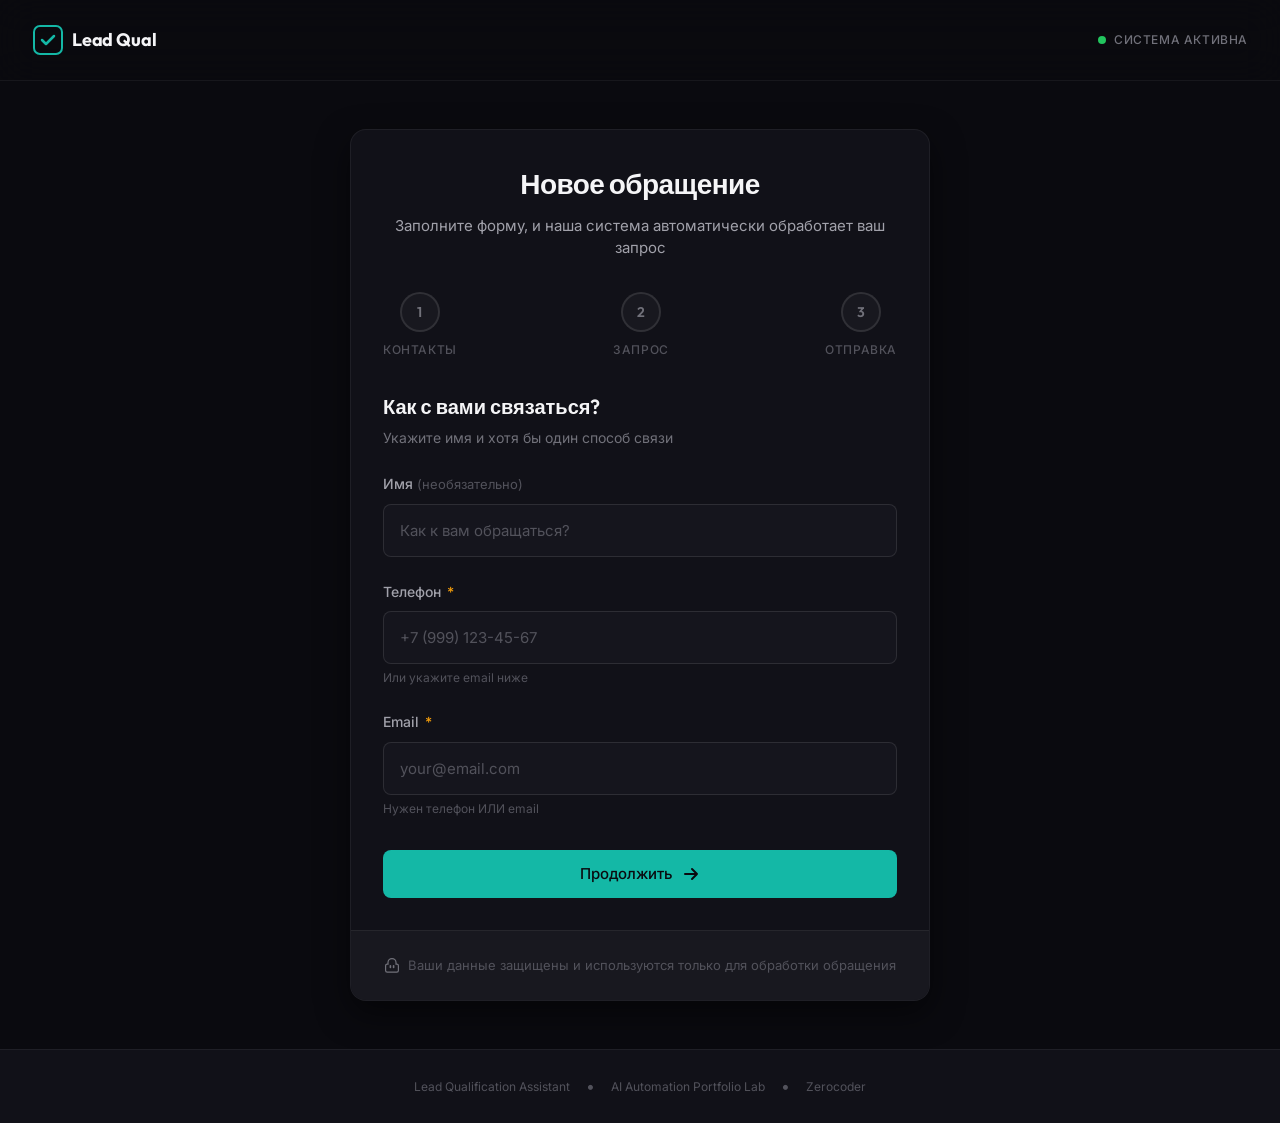
==== client-ui/index.html @ 1e330328 "Initial release: Lead Qualification MVP AI-powered lead qualification system with Website, Telegram," ====
<!DOCTYPE html>
<html lang="ru">
<head>
    <meta charset="UTF-8">
    <meta name="viewport" content="width=device-width, initial-scale=1.0">
    <title>Оставить обращение — Lead Qualification Assistant</title>
    <meta name="description" content="Оставьте обращение, и наша AI-система автоматически квалифицирует его и направит нужному специалисту.">

    <!-- Fonts -->
    <link rel="preconnect" href="https://fonts.googleapis.com">
    <link rel="preconnect" href="https://fonts.gstatic.com" crossorigin>
    <link href="https://fonts.googleapis.com/css2?family=Outfit:wght@400;500;600;700&family=Inter:wght@400;500;600&display=swap" rel="stylesheet">

    <link rel="stylesheet" href="styles.css">
</head>
<body>
    <div class="app">
        <!-- Header -->
        <header class="header">
            <a href="../landing/index.html" class="logo">
                <div class="logo-icon">
                    <svg viewBox="0 0 32 32" fill="none">
                        <rect x="2" y="2" width="28" height="28" rx="6" stroke="currentColor" stroke-width="2"/>
                        <path d="M10 16L14 20L22 12" stroke="currentColor" stroke-width="2.5" stroke-linecap="round" stroke-linejoin="round"/>
                    </svg>
                </div>
                <span class="logo-text">Lead Qual</span>
            </a>
            <div class="header-status">
                <span class="status-dot"></span>
                <span class="status-text">Система активна</span>
            </div>
        </header>

        <!-- Main Content -->
        <main class="main">
            <!-- Form Container -->
            <div class="form-container" id="formContainer">
                <!-- Form Header -->
                <div class="form-header">
                    <h1 class="form-title">Новое обращение</h1>
                    <p class="form-subtitle">
                        Заполните форму, и наша система автоматически обработает ваш запрос
                    </p>
                </div>

                <!-- Progress Indicator -->
                <div class="progress-bar">
                    <div class="progress-fill" id="progressFill"></div>
                    <div class="progress-steps">
                        <div class="step" data-step="1">
                            <span class="step-number">1</span>
                            <span class="step-label">Контакты</span>
                        </div>
                        <div class="step" data-step="2">
                            <span class="step-number">2</span>
                            <span class="step-label">Запрос</span>
                        </div>
                        <div class="step" data-step="3">
                            <span class="step-number">3</span>
                            <span class="step-label">Отправка</span>
                        </div>
                    </div>
                </div>

                <!-- Form -->
                <form class="form" id="leadForm" novalidate>
                    <!-- Step 1: Contact Info -->
                    <div class="form-step active" data-step="1">
                        <div class="form-section">
                            <h2 class="section-title">Как с вами связаться?</h2>
                            <p class="section-desc">Укажите имя и хотя бы один способ связи</p>

                            <div class="form-group">
                                <label class="label" for="name">
                                    Имя
                                    <span class="optional">(необязательно)</span>
                                </label>
                                <input
                                    type="text"
                                    id="name"
                                    name="name"
                                    class="input"
                                    placeholder="Как к вам обращаться?"
                                    autocomplete="name"
                                    maxlength="255"
                                >
                            </div>

                            <div class="form-group">
                                <label class="label" for="phone">
                                    Телефон
                                    <span class="required">*</span>
                                </label>
                                <input
                                    type="tel"
                                    id="phone"
                                    name="phone"
                                    class="input"
                                    placeholder="+7 (999) 123-45-67"
                                    autocomplete="tel"
                                    maxlength="50"
                                >
                                <span class="hint">Или укажите email ниже</span>
                            </div>

                            <div class="form-group">
                                <label class="label" for="email">
                                    Email
                                    <span class="required">*</span>
                                </label>
                                <input
                                    type="email"
                                    id="email"
                                    name="email"
                                    class="input"
                                    placeholder="your@email.com"
                                    autocomplete="email"
                                    maxlength="255"
                                >
                                <span class="hint">Нужен телефон ИЛИ email</span>
                            </div>

                            <div class="contact-requirement" id="contactRequirement">
                                <svg class="icon-warning" viewBox="0 0 20 20" fill="none">
                                    <path d="M10 18a8 8 0 100-16 8 8 0 000 16z" stroke="currentColor" stroke-width="1.5"/>
                                    <path d="M10 6v4M10 13h.01" stroke="currentColor" stroke-width="2" stroke-linecap="round"/>
                                </svg>
                                <span>Укажите телефон или email для связи</span>
                            </div>
                        </div>

                        <button type="button" class="btn btn-primary btn-next" id="btnNext1">
                            Продолжить
                            <svg class="btn-icon" viewBox="0 0 20 20" fill="none">
                                <path d="M4 10H16M16 10L11 5M16 10L11 15" stroke="currentColor" stroke-width="2" stroke-linecap="round" stroke-linejoin="round"/>
                            </svg>
                        </button>
                    </div>

                    <!-- Step 2: Project Description -->
                    <div class="form-step" data-step="2">
                        <div class="form-section">
                            <h2 class="section-title">Расскажите о вашем запросе</h2>
                            <p class="section-desc">Подробное описание поможет быстрее обработать обращение</p>

                            <div class="form-group">
                                <label class="label" for="message">
                                    Описание обращения
                                    <span class="required">*</span>
                                </label>
                                <textarea
                                    id="message"
                                    name="message"
                                    class="textarea"
                                    placeholder="Опишите вашу задачу, вопрос или проблему..."
                                    rows="6"
                                    maxlength="2000"
                                    required
                                ></textarea>
                                <div class="char-counter">
                                    <span id="charCount">0</span> / 2000
                                </div>
                                <div class="validation-message" id="messageValidation">
                                    Минимум 10 символов
                                </div>
                            </div>

                            <div class="form-group">
                                <label class="label" for="source">
                                    Откуда вы узнали о нас?
                                    <span class="required">*</span>
                                </label>
                                <select id="source" name="source" class="select" required>
                                    <option value="">Выберите источник</option>
                                    <option value="website">Сайт компании</option>
                                    <option value="recommendation">Рекомендация</option>
                                    <option value="social_media">Социальные сети</option>
                                    <option value="search">Поиск в интернете</option>
                                    <option value="advertising">Реклама</option>
                                    <option value="other">Другое</option>
                                </select>
                            </div>

                            <div class="form-group" id="utmGroup">
                                <input type="hidden" name="utm_source" id="utm_source">
                                <input type="hidden" name="utm_campaign" id="utm_campaign">
                            </div>
                        </div>

                        <div class="form-actions">
                            <button type="button" class="btn btn-ghost" id="btnBack2">
                                <svg class="btn-icon-left" viewBox="0 0 20 20" fill="none">
                                    <path d="M16 10H4M4 10L9 5M4 10L9 15" stroke="currentColor" stroke-width="2" stroke-linecap="round" stroke-linejoin="round"/>
                                </svg>
                                Назад
                            </button>
                            <button type="submit" class="btn btn-primary" id="btnSubmit">
                                Отправить обращение
                                <svg class="btn-icon" viewBox="0 0 20 20" fill="none">
                                    <path d="M4 10H16M16 10L11 5M16 10L11 15" stroke="currentColor" stroke-width="2" stroke-linecap="round" stroke-linejoin="round"/>
                                </svg>
                            </button>
                        </div>
                    </div>
                </form>

                <!-- Privacy Note -->
                <div class="privacy-note">
                    <svg class="icon-lock" viewBox="0 0 20 20" fill="none">
                        <path d="M10 2a5 5 0 00-5 5v2H4a2 2 0 00-2 2v6a2 2 0 002 2h12a2 2 0 002-2v-6a2 2 0 00-2-2h-1V7a5 5 0 00-5-5z" stroke="currentColor" stroke-width="1.5"/>
                        <path d="M8 11v2M12 11v2" stroke="currentColor" stroke-width="2" stroke-linecap="round"/>
                    </svg>
                    <span>Ваши данные защищены и используются только для обработки обращения</span>
                </div>
            </div>

            <!-- Success State -->
            <div class="success-container" id="successContainer" style="display: none;">
                <div class="success-content">
                    <div class="success-icon">
                        <svg viewBox="0 0 64 64" fill="none">
                            <circle cx="32" cy="32" r="30" stroke="currentColor" stroke-width="2"/>
                            <path d="M20 32L28 40L44 24" stroke="currentColor" stroke-width="3" stroke-linecap="round" stroke-linejoin="round"/>
                        </svg>
                    </div>
                    <h2 class="success-title">Обращение принято</h2>
                    <p class="success-desc">
                        Ваше обращение успешно отправлено и передано в обработку.
                    </p>

                    <div class="lead-id-box">
                        <span class="lead-id-label">Номер обращения</span>
                        <span class="lead-id-value" id="leadId">—</span>
                    </div>

                    <p class="success-note">
                        Сохраните этот номер для уточнения статуса обращения.
                    </p>

                    <button type="button" class="btn btn-secondary" id="btnNewLead">
                        Отправить ещё одно обращение
                    </button>
                </div>
            </div>

            <!-- Error State -->
            <div class="error-container" id="errorContainer" style="display: none;">
                <div class="error-content">
                    <div class="error-icon">
                        <svg viewBox="0 0 64 64" fill="none">
                            <circle cx="32" cy="32" r="30" stroke="currentColor" stroke-width="2"/>
                            <path d="M24 24L40 40M40 24L24 40" stroke="currentColor" stroke-width="3" stroke-linecap="round"/>
                        </svg>
                    </div>
                    <h2 class="error-title">Не удалось отправить</h2>
                    <p class="error-desc" id="errorMessage">
                        Произошла ошибка при отправке обращения. Попробуйте ещё раз.
                    </p>

                    <div class="error-actions">
                        <button type="button" class="btn btn-primary" id="btnRetry">
                            Попробовать снова
                        </button>
                        <button type="button" class="btn btn-ghost" id="btnBackToForm">
                            Вернуться к форме
                        </button>
                    </div>
                </div>
            </div>
        </main>

        <!-- Footer -->
        <footer class="footer">
            <div class="footer-content">
                <span class="footer-text">Lead Qualification Assistant</span>
                <span class="footer-divider">•</span>
                <span class="footer-text">AI Automation Portfolio Lab</span>
                <span class="footer-divider">•</span>
                <span class="footer-text">Zerocoder</span>
            </div>
        </footer>
    </div>

    <script src="config.js"></script>
    <script src="app.js"></script>
</body>
</html>
---- client-ui/styles.css ----
/* ========================================
   Lead Qualification Assistant
   Client UI - Lead Submission Interface
   ======================================== */

/* CSS Variables - Matching Landing Theme */
:root {
    /* Colors - Dark Theme */
    --bg-primary: #0a0a0f;
    --bg-secondary: #111118;
    --bg-tertiary: #18181f;
    --bg-elevated: #1e1e28;
    --bg-hover: #262632;
    --bg-input: #15151d;

    /* Text */
    --text-primary: #f5f5f7;
    --text-secondary: #a1a1aa;
    --text-tertiary: #71717a;
    --text-muted: #52525b;

    /* Accent - Teal/Cyan */
    --accent-primary: #14b8a6;
    --accent-secondary: #0d9488;
    --accent-glow: rgba(20, 184, 166, 0.15);
    --accent-border: rgba(20, 184, 166, 0.3);
    --accent-light: rgba(20, 184, 166, 0.08);

    /* Hot - Amber/Orange for warnings */
    --hot-primary: #f59e0b;
    --hot-glow: rgba(245, 158, 11, 0.15);

    /* Success */
    --success: #22c55e;
    --success-glow: rgba(34, 197, 94, 0.15);
    --success-border: rgba(34, 197, 94, 0.3);

    /* Error */
    --error: #ef4444;
    --error-glow: rgba(239, 68, 68, 0.15);
    --error-border: rgba(239, 68, 68, 0.3);

    /* Borders */
    --border-subtle: rgba(255, 255, 255, 0.06);
    --border-default: rgba(255, 255, 255, 0.1);
    --border-strong: rgba(255, 255, 255, 0.15);
    --border-focus: rgba(20, 184, 166, 0.5);

    /* Shadows */
    --shadow-sm: 0 1px 2px rgba(0, 0, 0, 0.3);
    --shadow-md: 0 4px 12px rgba(0, 0, 0, 0.4);
    --shadow-lg: 0 12px 32px rgba(0, 0, 0, 0.5);
    --shadow-xl: 0 20px 40px rgba(0, 0, 0, 0.6);

    /* Spacing */
    --space-xs: 0.25rem;
    --space-sm: 0.5rem;
    --space-md: 1rem;
    --space-lg: 1.5rem;
    --space-xl: 2rem;
    --space-2xl: 3rem;

    /* Border Radius */
    --radius-sm: 0.375rem;
    --radius-md: 0.5rem;
    --radius-lg: 0.75rem;
    --radius-xl: 1rem;

    /* Typography */
    --font-display: 'Outfit', -apple-system, BlinkMacSystemFont, sans-serif;
    --font-body: 'Inter', -apple-system, BlinkMacSystemFont, sans-serif;

    /* Transitions */
    --transition-fast: 150ms ease;
    --transition-normal: 250ms ease;
    --transition-slow: 400ms ease;
}

/* Reset & Base */
*, *::before, *::after {
    box-sizing: border-box;
    margin: 0;
    padding: 0;
}

html {
    scroll-behavior: smooth;
    font-size: 16px;
}

body {
    font-family: var(--font-body);
    font-weight: 400;
    line-height: 1.6;
    color: var(--text-primary);
    background-color: var(--bg-primary);
    -webkit-font-smoothing: antialiased;
    -moz-osx-font-smoothing: grayscale;
    min-height: 100vh;
    display: flex;
    flex-direction: column;
}

/* App Layout */
.app {
    display: flex;
    flex-direction: column;
    min-height: 100vh;
}

/* Header */
.header {
    display: flex;
    align-items: center;
    justify-content: space-between;
    padding: var(--space-lg) var(--space-xl);
    background: rgba(10, 10, 15, 0.9);
    backdrop-filter: blur(20px);
    border-bottom: 1px solid var(--border-subtle);
    position: sticky;
    top: 0;
    z-index: 100;
}

.logo {
    display: flex;
    align-items: center;
    gap: var(--space-sm);
    text-decoration: none;
    color: var(--text-primary);
    transition: opacity var(--transition-fast);
}

.logo:hover {
    opacity: 0.8;
}

.logo-icon {
    width: 32px;
    height: 32px;
    color: var(--accent-primary);
}

.logo-text {
    font-family: var(--font-display);
    font-weight: 700;
    font-size: 1.125rem;
    letter-spacing: -0.01em;
}

.header-status {
    display: flex;
    align-items: center;
    gap: var(--space-sm);
}

.status-dot {
    width: 8px;
    height: 8px;
    background: var(--success);
    border-radius: 50%;
    animation: pulse 2s infinite;
}

@keyframes pulse {
    0%, 100% { opacity: 1; }
    50% { opacity: 0.5; }
}

.status-text {
    font-size: 0.75rem;
    font-weight: 500;
    color: var(--text-tertiary);
    text-transform: uppercase;
    letter-spacing: 0.05em;
}

/* Main */
.main {
    flex: 1;
    display: flex;
    align-items: center;
    justify-content: center;
    padding: var(--space-2xl) var(--space-xl);
    max-width: 100%;
}

/* Form Container */
.form-container {
    width: 100%;
    max-width: 580px;
    background: var(--bg-secondary);
    border: 1px solid var(--border-subtle);
    border-radius: var(--radius-xl);
    overflow: hidden;
    box-shadow: var(--shadow-lg);
}

/* Form Header */
.form-header {
    padding: var(--space-xl) var(--space-xl) 0;
    text-align: center;
}

.form-title {
    font-family: var(--font-display);
    font-size: 1.75rem;
    font-weight: 700;
    color: var(--text-primary);
    margin-bottom: var(--space-sm);
    letter-spacing: -0.02em;
}

.form-subtitle {
    font-size: 0.9375rem;
    color: var(--text-secondary);
    line-height: 1.5;
}

/* Progress Bar */
.progress-bar {
    position: relative;
    margin: var(--space-xl) var(--space-xl) 0;
}

.progress-fill {
    position: absolute;
    top: 20px;
    left: 0;
    height: 2px;
    background: var(--accent-primary);
    transition: width var(--transition-slow);
    width: 0%;
}

.progress-fill[data-progress="33"] { width: 33%; }
.progress-fill[data-progress="66"] { width: 66%; }
.progress-fill[data-progress="100"] { width: 100%; }

.progress-steps {
    display: flex;
    justify-content: space-between;
    position: relative;
}

.step {
    display: flex;
    flex-direction: column;
    align-items: center;
    gap: var(--space-sm);
    z-index: 1;
}

.step-number {
    width: 40px;
    height: 40px;
    display: flex;
    align-items: center;
    justify-content: center;
    background: var(--bg-tertiary);
    border: 2px solid var(--border-default);
    border-radius: 50%;
    font-family: var(--font-display);
    font-weight: 600;
    font-size: 0.875rem;
    color: var(--text-tertiary);
    transition: all var(--transition-normal);
}

.step.active .step-number {
    background: var(--accent-glow);
    border-color: var(--accent-primary);
    color: var(--accent-primary);
}

.step.completed .step-number {
    background: var(--accent-primary);
    border-color: var(--accent-primary);
    color: var(--bg-primary);
}

.step-label {
    font-size: 0.75rem;
    font-weight: 500;
    color: var(--text-muted);
    text-transform: uppercase;
    letter-spacing: 0.05em;
    transition: color var(--transition-normal);
}

.step.active .step-label,
.step.completed .step-label {
    color: var(--text-secondary);
}

/* Form */
.form {
    padding: var(--space-xl);
}

.form-step {
    display: none;
    animation: fadeIn var(--transition-normal);
}

.form-step.active {
    display: block;
}

@keyframes fadeIn {
    from {
        opacity: 0;
        transform: translateY(10px);
    }
    to {
        opacity: 1;
        transform: translateY(0);
    }
}

/* Form Section */
.form-section {
    margin-bottom: var(--space-xl);
}

.section-title {
    font-family: var(--font-display);
    font-size: 1.25rem;
    font-weight: 600;
    color: var(--text-primary);
    margin-bottom: var(--space-xs);
}

.section-desc {
    font-size: 0.875rem;
    color: var(--text-tertiary);
    margin-bottom: var(--space-lg);
}

/* Form Groups */
.form-group {
    margin-bottom: var(--space-lg);
}

.form-group:last-child {
    margin-bottom: 0;
}

/* Labels */
.label {
    display: block;
    font-size: 0.875rem;
    font-weight: 500;
    color: var(--text-secondary);
    margin-bottom: var(--space-sm);
}

.optional {
    font-weight: 400;
    color: var(--text-muted);
    font-size: 0.8125rem;
}

.required {
    color: var(--hot-primary);
    margin-left: 2px;
}

/* Inputs */
.input,
.select,
.textarea {
    width: 100%;
    padding: var(--space-md);
    background: var(--bg-input);
    border: 1px solid var(--border-default);
    border-radius: var(--radius-md);
    font-family: var(--font-body);
    font-size: 0.9375rem;
    color: var(--text-primary);
    transition: all var(--transition-fast);
}

.input::placeholder,
.textarea::placeholder {
    color: var(--text-muted);
}

.input:hover,
.select:hover,
.textarea:hover {
    border-color: var(--border-strong);
}

.input:focus,
.select:focus,
.textarea:focus {
    outline: none;
    border-color: var(--accent-primary);
    box-shadow: 0 0 0 3px var(--accent-glow);
}

.input.error,
.textarea.error,
.select.error {
    border-color: var(--error);
    box-shadow: 0 0 0 3px var(--error-glow);
}

.input.success,
.textarea.success,
.select.success {
    border-color: var(--success);
}

/* Textarea */
.textarea {
    min-height: 140px;
    resize: vertical;
    line-height: 1.5;
}

/* Select */
.select {
    appearance: none;
    background-image: url("data:image/svg+xml,%3Csvg xmlns='http://www.w3.org/2000/svg' width='20' height='20' viewBox='0 0 20 20' fill='none'%3E%3Cpath d='M5 7L10 12L15 7' stroke='%2371717a' stroke-width='1.5' stroke-linecap='round' stroke-linejoin='round'/%3E%3C/svg%3E");
    background-repeat: no-repeat;
    background-position: right var(--space-md) center;
    padding-right: var(--space-2xl);
    cursor: pointer;
}

/* Hints */
.hint {
    display: block;
    font-size: 0.75rem;
    color: var(--text-muted);
    margin-top: var(--space-xs);
}

/* Char Counter */
.char-counter {
    display: flex;
    justify-content: flex-end;
    font-size: 0.75rem;
    color: var(--text-muted);
    margin-top: var(--space-xs);
}

.char-counter.warning {
    color: var(--hot-primary);
}

/* Validation Message */
.validation-message {
    display: none;
    font-size: 0.8125rem;
    color: var(--error);
    margin-top: var(--space-sm);
    align-items: center;
    gap: var(--space-xs);
}

.validation-message.visible {
    display: flex;
}

.validation-message.success {
    color: var(--success);
}

/* Contact Requirement */
.contact-requirement {
    display: none;
    align-items: center;
    gap: var(--space-sm);
    padding: var(--space-md);
    background: var(--hot-glow);
    border: 1px solid rgba(245, 158, 11, 0.3);
    border-radius: var(--radius-md);
    font-size: 0.875rem;
    color: var(--hot-primary);
    margin-top: var(--space-md);
}

.contact-requirement.visible {
    display: flex;
    animation: shake var(--transition-normal);
}

@keyframes shake {
    0%, 100% { transform: translateX(0); }
    25% { transform: translateX(-5px); }
    75% { transform: translateX(5px); }
}

.icon-warning {
    width: 20px;
    height: 20px;
    flex-shrink: 0;
}

/* Buttons */
.btn {
    display: inline-flex;
    align-items: center;
    justify-content: center;
    gap: var(--space-sm);
    padding: 0.875rem 1.5rem;
    font-family: var(--font-body);
    font-size: 0.9375rem;
    font-weight: 500;
    text-decoration: none;
    border: none;
    border-radius: var(--radius-md);
    cursor: pointer;
    transition: all var(--transition-fast);
}

.btn:disabled {
    opacity: 0.5;
    cursor: not-allowed;
}

.btn-icon {
    width: 1.25rem;
    height: 1.25rem;
}

.btn-icon-left {
    width: 1.25rem;
    height: 1.25rem;
}

.btn-primary {
    background: var(--accent-primary);
    color: var(--bg-primary);
}

.btn-primary:hover:not(:disabled) {
    background: var(--accent-secondary);
    transform: translateY(-1px);
    box-shadow: 0 4px 16px var(--accent-glow);
}

.btn-secondary {
    background: var(--bg-tertiary);
    color: var(--text-primary);
    border: 1px solid var(--border-default);
}

.btn-secondary:hover:not(:disabled) {
    background: var(--bg-hover);
    border-color: var(--border-strong);
}

.btn-ghost {
    background: transparent;
    color: var(--text-secondary);
    border: 1px solid var(--border-default);
}

.btn-ghost:hover:not(:disabled) {
    color: var(--text-primary);
    border-color: var(--border-strong);
    background: var(--bg-tertiary);
}

.btn-next,
.btn-submit {
    width: 100%;
}

/* Form Actions */
.form-actions {
    display: flex;
    gap: var(--space-md);
    margin-top: var(--space-xl);
}

.form-actions .btn-ghost {
    flex: 0 0 auto;
    min-width: 100px;
}

.form-actions .btn-primary {
    flex: 1;
}

/* Privacy Note */
.privacy-note {
    display: flex;
    align-items: center;
    justify-content: center;
    gap: var(--space-sm);
    padding: var(--space-lg);
    background: var(--bg-tertiary);
    border-top: 1px solid var(--border-subtle);
    font-size: 0.8125rem;
    color: var(--text-muted);
}

.icon-lock {
    width: 16px;
    height: 16px;
    flex-shrink: 0;
    color: var(--text-tertiary);
}

/* Success Container */
.success-container,
.error-container {
    display: none;
    width: 100%;
    max-width: 580px;
    animation: fadeIn var(--transition-slow);
}

.success-content,
.error-content {
    text-align: center;
    padding: var(--space-2xl);
}

.success-icon,
.error-icon {
    width: 80px;
    height: 80px;
    margin: 0 auto var(--space-xl);
}

.success-icon svg {
    width: 100%;
    height: 100%;
    color: var(--success);
}

.error-icon svg {
    width: 100%;
    height: 100%;
    color: var(--error);
}

.success-title,
.error-title {
    font-family: var(--font-display);
    font-size: 1.75rem;
    font-weight: 700;
    margin-bottom: var(--space-md);
}

.success-title {
    color: var(--success);
}

.error-title {
    color: var(--error);
}

.success-desc,
.error-desc {
    font-size: 0.9375rem;
    color: var(--text-secondary);
    line-height: 1.6;
    max-width: 400px;
    margin: 0 auto var(--space-xl);
}

/* Lead ID Box */
.lead-id-box {
    display: inline-flex;
    flex-direction: column;
    align-items: center;
    gap: var(--space-xs);
    padding: var(--space-md) var(--space-xl);
    background: var(--bg-tertiary);
    border: 1px solid var(--accent-border);
    border-radius: var(--radius-md);
    margin-bottom: var(--space-xl);
}

.lead-id-label {
    font-size: 0.75rem;
    color: var(--text-tertiary);
    text-transform: uppercase;
    letter-spacing: 0.05em;
}

.lead-id-value {
    font-family: 'Courier New', monospace;
    font-size: 1.25rem;
    font-weight: 600;
    color: var(--accent-primary);
}

/* Next Steps */
.next-steps {
    background: var(--bg-secondary);
    border: 1px solid var(--border-subtle);
    border-radius: var(--radius-lg);
    padding: var(--space-lg);
    margin-bottom: var(--space-xl);
    text-align: left;
}

.next-steps-title {
    font-family: var(--font-display);
    font-size: 0.875rem;
    font-weight: 600;
    color: var(--text-secondary);
    margin-bottom: var(--space-md);
    text-transform: uppercase;
    letter-spacing: 0.05em;
}

.next-steps-list {
    display: flex;
    flex-direction: column;
    gap: var(--space-md);
}

.next-step {
    display: flex;
    align-items: flex-start;
    gap: var(--space-md);
}

.next-step-icon {
    width: 32px;
    height: 32px;
    display: flex;
    align-items: center;
    justify-content: center;
    background: var(--accent-glow);
    border-radius: var(--radius-sm);
    flex-shrink: 0;
}

.next-step-icon svg {
    width: 20px;
    height: 20px;
    color: var(--accent-primary);
}

.next-step-content {
    display: flex;
    flex-direction: column;
    gap: 2px;
}

.next-step-time {
    font-size: 0.75rem;
    font-weight: 600;
    color: var(--accent-primary);
}

.next-step-desc {
    font-size: 0.875rem;
    color: var(--text-secondary);
}

/* Error Actions */
.error-actions {
    display: flex;
    gap: var(--space-md);
    justify-content: center;
}

/* Footer */
.footer {
    padding: var(--space-lg) var(--space-xl);
    background: var(--bg-secondary);
    border-top: 1px solid var(--border-subtle);
}

.footer-content {
    display: flex;
    align-items: center;
    justify-content: center;
    gap: var(--space-md);
}

.footer-text {
    font-size: 0.75rem;
    color: var(--text-muted);
}

.footer-divider {
    color: var(--text-muted);
}

/* Responsive */
@media (max-width: 768px) {
    .header {
        padding: var(--space-md) var(--space-lg);
    }

    .main {
        padding: var(--space-lg) var(--space-md);
    }

    .form-container {
        max-width: none;
    }

    .form-header,
    .form {
        padding: var(--space-lg);
    }

    .form-actions {
        flex-direction: column;
    }

    .form-actions .btn-ghost {
        width: 100%;
    }

    .success-content,
    .error-content {
        padding: var(--space-lg);
    }

    .error-actions {
        flex-direction: column;
    }

    .error-actions .btn {
        width: 100%;
    }
}

/* Loading State */
.btn.loading {
    position: relative;
    color: transparent;
}

.btn.loading::after {
    content: '';
    position: absolute;
    width: 20px;
    height: 20px;
    border: 2px solid var(--bg-primary);
    border-top-color: transparent;
    border-radius: 50%;
    animation: spin 0.8s linear infinite;
}

@keyframes spin {
    to { transform: rotate(360deg); }
}

/* Accessibility */
@media (prefers-reduced-motion: reduce) {
    *,
    *::before,
    *::after {
        animation-duration: 0.01ms !important;
        animation-iteration-count: 1 !important;
        transition-duration: 0.01ms !important;
    }
}

/* Focus Visible */
.btn:focus-visible,
.input:focus-visible,
.select:focus-visible,
.textarea:focus-visible {
    outline: 2px solid var(--accent-primary);
    outline-offset: 2px;
}

/* Print */
@media print {
    .header,
    .footer,
    .btn {
        display: none;
    }

    .main {
        padding: 0;
    }

    .form-container {
        box-shadow: none;
        border: 1px solid #000;
    }
}
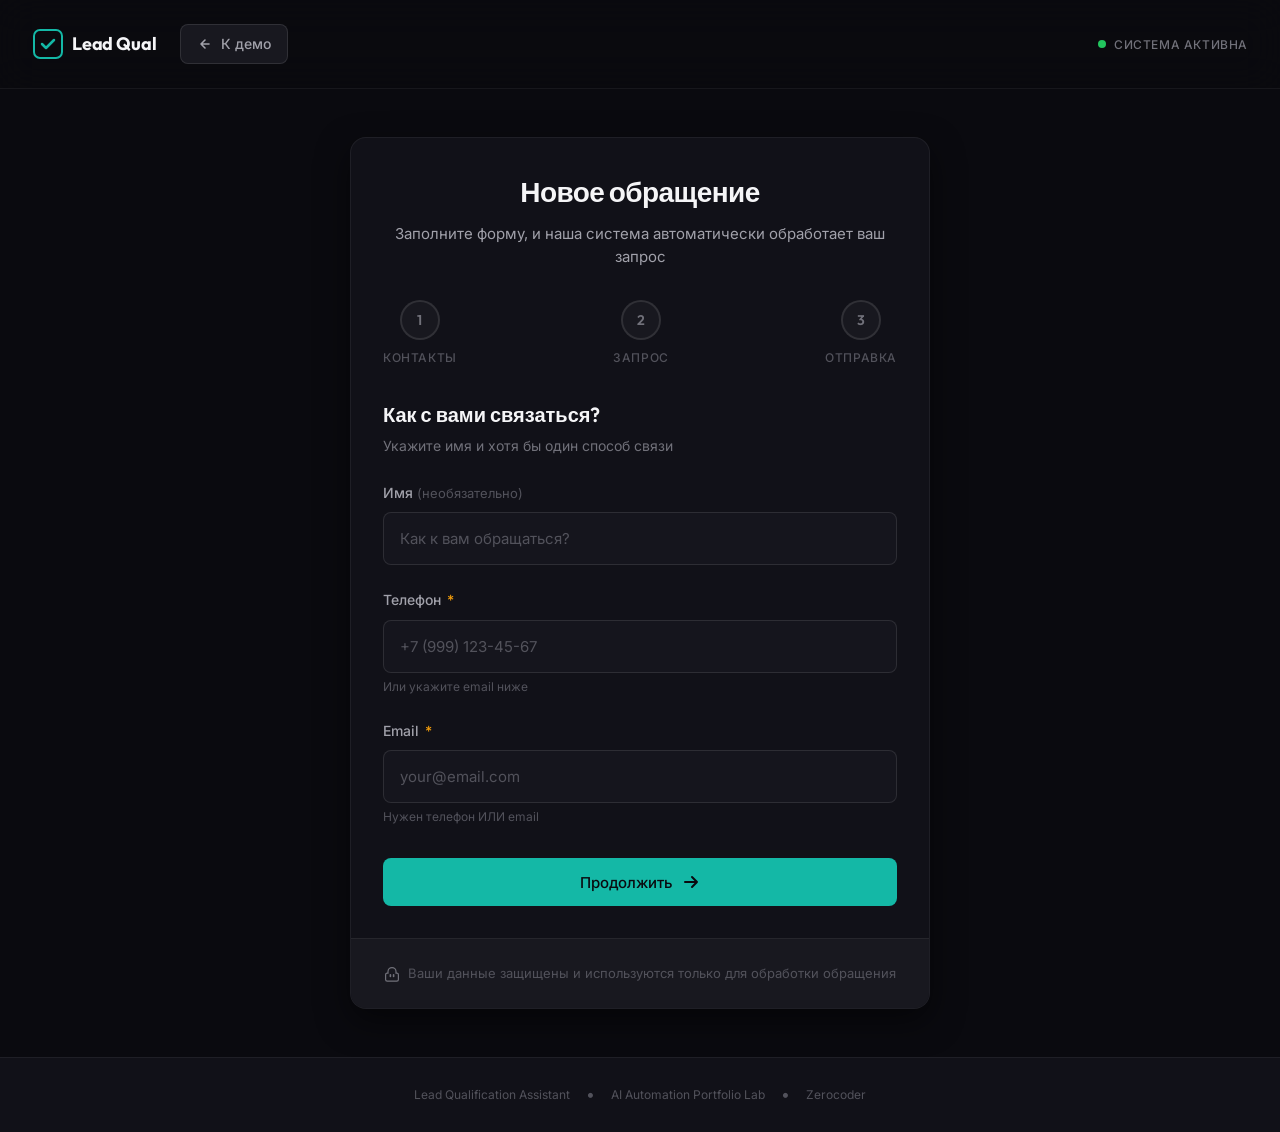
==== commit 57f8eeb2: "Update User Guide" ====
--- a/client-ui/index.html
+++ b/client-ui/index.html
@@ -17,15 +17,23 @@
     <div class="app">
         <!-- Header -->
         <header class="header">
-            <a href="../landing/index.html" class="logo">
-                <div class="logo-icon">
-                    <svg viewBox="0 0 32 32" fill="none">
-                        <rect x="2" y="2" width="28" height="28" rx="6" stroke="currentColor" stroke-width="2"/>
-                        <path d="M10 16L14 20L22 12" stroke="currentColor" stroke-width="2.5" stroke-linecap="round" stroke-linejoin="round"/>
+            <div class="header-left">
+                <a href="../landing/index.html" class="logo">
+                    <div class="logo-icon">
+                        <svg viewBox="0 0 32 32" fill="none">
+                            <rect x="2" y="2" width="28" height="28" rx="6" stroke="currentColor" stroke-width="2"/>
+                            <path d="M10 16L14 20L22 12" stroke="currentColor" stroke-width="2.5" stroke-linecap="round" stroke-linejoin="round"/>
+                        </svg>
+                    </div>
+                    <span class="logo-text">Lead Qual</span>
+                </a>
+                <a href="https://lead-qual-demo.alex-n8n.site" class="demo-back">
+                    <svg class="demo-back-icon" viewBox="0 0 20 20" fill="none">
+                        <path d="M15 10H5M5 10L10 5M5 10L10 15" stroke="currentColor" stroke-width="2" stroke-linecap="round" stroke-linejoin="round"/>
                     </svg>
-                </div>
-                <span class="logo-text">Lead Qual</span>
-            </a>
+                    <span>К демо</span>
+                </a>
+            </div>
             <div class="header-status">
                 <span class="status-dot"></span>
                 <span class="status-text">Система активна</span>
--- a/client-ui/styles.css
+++ b/client-ui/styles.css
@@ -122,6 +122,12 @@
     z-index: 100;
 }
 
+.header-left {
+    display: flex;
+    align-items: center;
+    gap: var(--space-lg);
+}
+
 .logo {
     display: flex;
     align-items: center;
@@ -146,6 +152,32 @@
     font-weight: 700;
     font-size: 1.125rem;
     letter-spacing: -0.01em;
+}
+
+.demo-back {
+    display: flex;
+    align-items: center;
+    gap: var(--space-sm);
+    padding: var(--space-sm) var(--space-md);
+    background: var(--bg-tertiary);
+    border: 1px solid var(--border-default);
+    border-radius: var(--radius-md);
+    color: var(--text-secondary);
+    text-decoration: none;
+    font-size: 0.875rem;
+    font-weight: 500;
+    transition: all var(--transition-fast);
+}
+
+.demo-back:hover {
+    background: var(--bg-hover);
+    color: var(--text-primary);
+    border-color: var(--border-strong);
+}
+
+.demo-back-icon {
+    width: 1rem;
+    height: 1rem;
 }
 
 .header-status {
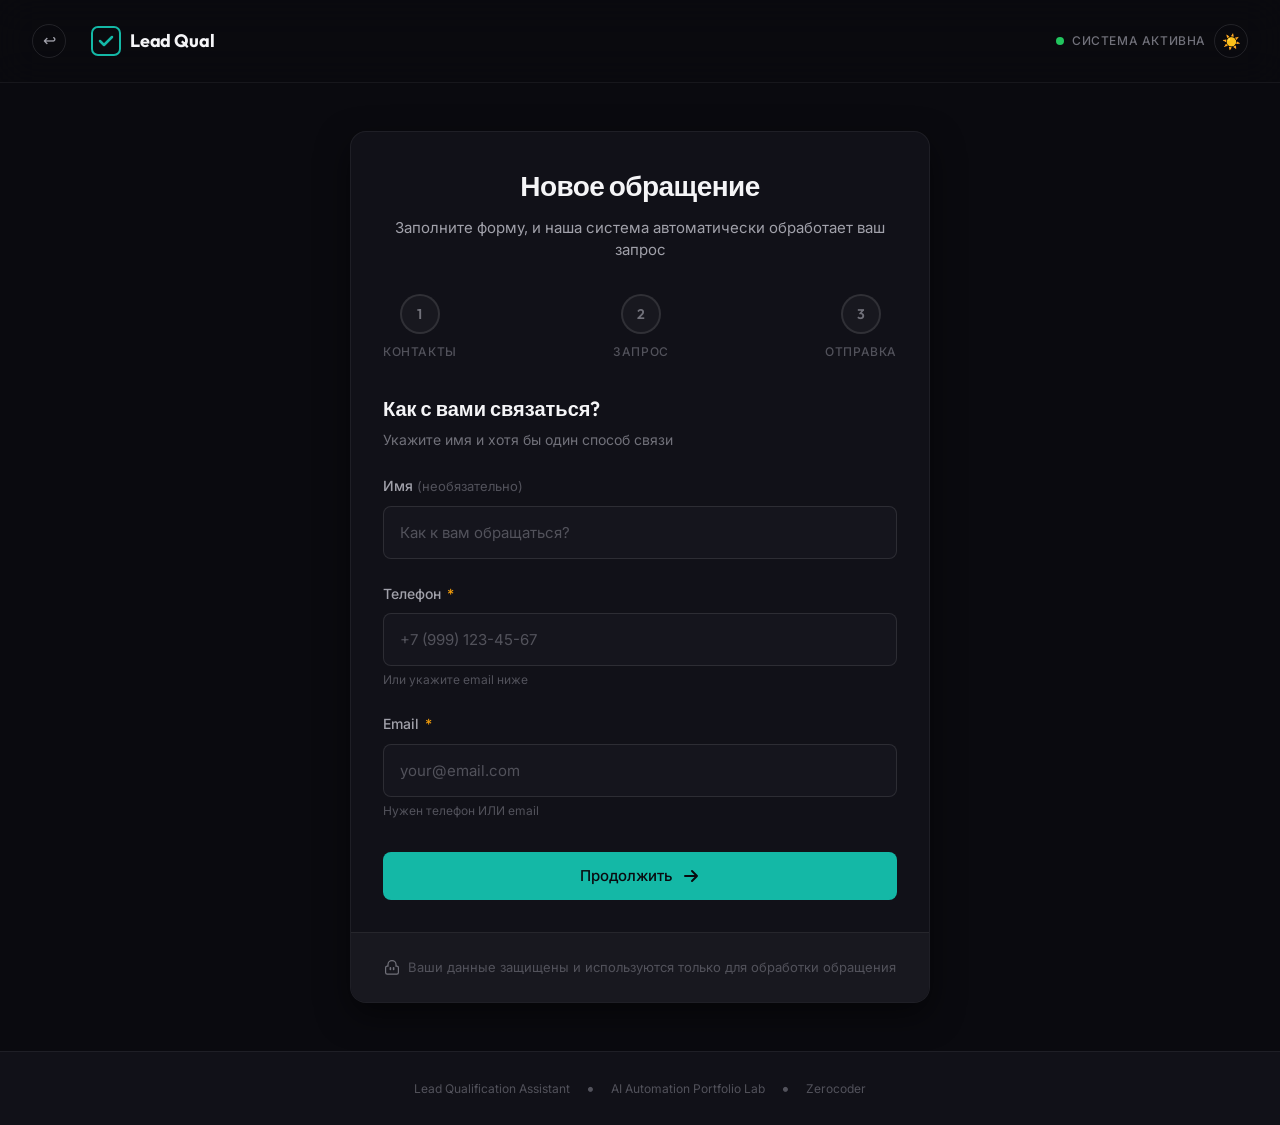
==== commit 369c7e24: "feat: admin console canon wave (logs/audit/auth) + roadmap SSOT pointer - Audit subsystem (audit_log" ====
--- a/client-ui/index.html
+++ b/client-ui/index.html
@@ -12,12 +12,25 @@
     <link href="https://fonts.googleapis.com/css2?family=Outfit:wght@400;500;600;700&family=Inter:wght@400;500;600&display=swap" rel="stylesheet">
 
     <link rel="stylesheet" href="styles.css">
+    <script>
+        /* Тема применяется до отрисовки (без вспышки): ключ `ai-theme`
+           — общий стандарт консолей APL (RF/AIC/RAR/MAB/PR). */
+        (function () {
+            try {
+                var t = localStorage.getItem('ai-theme');
+                if (t === 'light') document.documentElement.setAttribute('data-theme', 'light');
+            } catch (e) { /* localStorage недоступен */ }
+        })();
+    </script>
 </head>
 <body>
     <div class="app">
         <!-- Header -->
         <header class="header">
             <div class="header-left">
+                <button type="button" class="return-btn" id="return-to-portfolio"
+                        title="Вернуться на страницу проекта в витрине AIP."
+                        aria-label="Вернуться на страницу проекта в витрине AIP.">↩</button>
                 <a href="../landing/index.html" class="logo">
                     <div class="logo-icon">
                         <svg viewBox="0 0 32 32" fill="none">
@@ -27,16 +40,15 @@
                     </div>
                     <span class="logo-text">Lead Qual</span>
                 </a>
-                <a href="https://lead-qual-demo.alex-n8n.site" class="demo-back">
-                    <svg class="demo-back-icon" viewBox="0 0 20 20" fill="none">
-                        <path d="M15 10H5M5 10L10 5M5 10L10 15" stroke="currentColor" stroke-width="2" stroke-linecap="round" stroke-linejoin="round"/>
-                    </svg>
-                    <span>К демо</span>
-                </a>
             </div>
             <div class="header-status">
                 <span class="status-dot"></span>
                 <span class="status-text">Система активна</span>
+                <button type="button" class="theme-toggle" id="theme-toggle"
+                        title="Переключить светлую/тёмную тему (запоминается в браузере)"
+                        aria-label="Включить светлую тему">
+                    <span id="theme-toggle__icon">☀️</span>
+                </button>
             </div>
         </header>
 
@@ -290,6 +302,50 @@
         </footer>
     </div>
 
+    <!-- Возврат на страницу проекта (канон RAR/AIC/RF/HRA/PR): из витрины
+         (живой window.opener) — фокус исходной вкладки и закрытие вкладки
+         демо; при прямом заходе — переход в той же вкладке. Скрипт инлайн
+         (не в app.js) — урок HRA: интерактивность не должна жить в кэше. -->
+    <script>
+        (function () {
+            'use strict';
+            var btn = document.getElementById('return-to-portfolio');
+            if (!btn) return;
+            btn.addEventListener('click', function () {
+                try {
+                    if (window.opener && !window.opener.closed) {
+                        window.opener.focus();
+                        window.close();
+                        return;
+                    }
+                } catch (e) { /* opener недоступен — обычный переход */ }
+                window.location.href = 'https://ai.alex-n8n.site/cases/lead-qualification.html';
+            });
+        })();
+        /* День/ночь: переключатель темы, ключ `ai-theme` — общий стандарт
+           консолей APL; выбор сохраняется в localStorage. */
+        (function () {
+            var btn = document.getElementById('theme-toggle');
+            if (!btn) return;
+            var icon = document.getElementById('theme-toggle__icon');
+            function current() {
+                return document.documentElement.getAttribute('data-theme') === 'light' ? 'light' : 'dark';
+            }
+            function render() {
+                var light = current() === 'light';
+                if (icon) icon.textContent = light ? '🌙' : '☀️';
+                btn.setAttribute('aria-label', light ? 'Включить тёмную тему' : 'Включить светлую тему');
+            }
+            btn.addEventListener('click', function () {
+                var next = current() === 'light' ? 'dark' : 'light';
+                if (next === 'light') document.documentElement.setAttribute('data-theme', 'light');
+                else document.documentElement.removeAttribute('data-theme');
+                try { localStorage.setItem('ai-theme', next); } catch (e) { /* нет доступа */ }
+                render();
+            });
+            render();
+        })();
+    </script>
     <script src="config.js"></script>
     <script src="app.js"></script>
 </body>
--- a/client-ui/styles.css
+++ b/client-ui/styles.css
@@ -12,6 +12,7 @@
     --bg-elevated: #1e1e28;
     --bg-hover: #262632;
     --bg-input: #15151d;
+    --bg-header: rgba(10, 10, 15, 0.9);
 
     /* Text */
     --text-primary: #f5f5f7;
@@ -29,6 +30,7 @@
     /* Hot - Amber/Orange for warnings */
     --hot-primary: #f59e0b;
     --hot-glow: rgba(245, 158, 11, 0.15);
+    --hot-border: rgba(245, 158, 11, 0.3);
 
     /* Success */
     --success: #22c55e;
@@ -74,6 +76,61 @@
     --transition-fast: 150ms ease;
     --transition-normal: 250ms ease;
     --transition-slow: 400ms ease;
+}
+
+/* День/ночь — светлый override по RF-схеме (владелец: консоли = белая
+   земля + голубые панели): те же имена токенов, акцент — затемнённый
+   teal для контраста на белом. Ключ `ai-theme` — общий стандарт
+   консолей APL (RF/AIC/RAR/MAB/PR). */
+:root[data-theme='light'] {
+    /* Background Colors */
+    --bg-primary: #ffffff;
+    --bg-secondary: #e7ebf3;
+    --bg-tertiary: #eef1f8;
+    --bg-elevated: #eef1f8;
+    --bg-hover: #dfe5ef;
+    --bg-input: #f4f6fa;
+    --bg-header: rgba(255, 255, 255, 0.9);
+
+    /* Text */
+    --text-primary: #16202f;
+    --text-secondary: #33415a;
+    --text-tertiary: #5a6880;
+    --text-muted: #7c8aa0;
+
+    /* Accent - Teal/Cyan */
+    --accent-primary: #0d9488;
+    --accent-secondary: #0f766e;
+    --accent-glow: rgba(13, 148, 136, 0.12);
+    --accent-border: rgba(13, 148, 136, 0.35);
+    --accent-light: rgba(13, 148, 136, 0.06);
+    --border-focus: rgba(13, 148, 136, 0.5);
+
+    /* Hot - Amber/Orange for warnings */
+    --hot-primary: #b45309;
+    --hot-glow: rgba(180, 83, 9, 0.12);
+    --hot-border: rgba(180, 83, 9, 0.35);
+
+    /* Success */
+    --success: #15803d;
+    --success-glow: rgba(21, 128, 61, 0.12);
+    --success-border: rgba(21, 128, 61, 0.35);
+
+    /* Error */
+    --error: #dc2626;
+    --error-glow: rgba(220, 38, 38, 0.12);
+    --error-border: rgba(220, 38, 38, 0.35);
+
+    /* Borders */
+    --border-subtle: rgba(15, 23, 42, 0.08);
+    --border-default: #c3ccdc;
+    --border-strong: #97a5bd;
+
+    /* Shadows — светлые, slate-тинт */
+    --shadow-sm: 0 1px 2px rgba(15, 23, 42, 0.08);
+    --shadow-md: 0 4px 12px rgba(15, 23, 42, 0.12);
+    --shadow-lg: 0 12px 32px rgba(15, 23, 42, 0.16);
+    --shadow-xl: 0 20px 40px rgba(15, 23, 42, 0.2);
 }
 
 /* Reset & Base */
@@ -114,7 +171,7 @@
     align-items: center;
     justify-content: space-between;
     padding: var(--space-lg) var(--space-xl);
-    background: rgba(10, 10, 15, 0.9);
+    background: var(--bg-header);
     backdrop-filter: blur(20px);
     border-bottom: 1px solid var(--border-subtle);
     position: sticky;
@@ -154,30 +211,56 @@
     letter-spacing: -0.01em;
 }
 
-.demo-back {
-    display: flex;
-    align-items: center;
-    gap: var(--space-sm);
-    padding: var(--space-sm) var(--space-md);
-    background: var(--bg-tertiary);
+/* Возврат на страницу проекта в витрине AIP (канон RAR/AIC/RF/HRA/PR) */
+.return-btn {
+    width: 34px;
+    height: 34px;
+    border-radius: 50%;
     border: 1px solid var(--border-default);
-    border-radius: var(--radius-md);
+    background: transparent;
     color: var(--text-secondary);
-    text-decoration: none;
-    font-size: 0.875rem;
-    font-weight: 500;
-    transition: all var(--transition-fast);
-}
-
-.demo-back:hover {
-    background: var(--bg-hover);
-    color: var(--text-primary);
-    border-color: var(--border-strong);
-}
-
-.demo-back-icon {
-    width: 1rem;
-    height: 1rem;
+    font-size: 1rem;
+    line-height: 1;
+    cursor: pointer;
+    flex-shrink: 0;
+    transition: background var(--transition-fast), color var(--transition-fast),
+                border-color var(--transition-fast);
+}
+
+.return-btn:hover {
+    background: var(--accent-glow);
+    color: var(--accent-primary);
+    border-color: var(--accent-border);
+}
+
+.return-btn:focus-visible {
+    outline: 2px solid var(--accent-primary);
+    outline-offset: 2px;
+}
+
+/* День/ночь — переключатель темы (паттерн MAB/PR, ключ `ai-theme`) */
+.theme-toggle {
+    width: 34px;
+    height: 34px;
+    border-radius: 50%;
+    border: 1px solid var(--border-default);
+    background: transparent;
+    color: var(--text-secondary);
+    font-size: 0.9375rem;
+    line-height: 1;
+    cursor: pointer;
+    flex-shrink: 0;
+    transition: background var(--transition-fast), border-color var(--transition-fast);
+}
+
+.theme-toggle:hover {
+    background: var(--accent-glow);
+    border-color: var(--accent-border);
+}
+
+.theme-toggle:focus-visible {
+    outline: 2px solid var(--accent-primary);
+    outline-offset: 2px;
 }
 
 .header-status {
@@ -508,7 +591,7 @@
     gap: var(--space-sm);
     padding: var(--space-md);
     background: var(--hot-glow);
-    border: 1px solid rgba(245, 158, 11, 0.3);
+    border: 1px solid var(--hot-border);
     border-radius: var(--radius-md);
     font-size: 0.875rem;
     color: var(--hot-primary);
@@ -862,6 +945,17 @@
     }
 }
 
+@media (max-width: 640px) {
+    .header {
+        padding: var(--space-md);
+    }
+
+    .status-text {
+        display: none;
+    }
+
+}
+
 /* Loading State */
 .btn.loading {
     position: relative;
